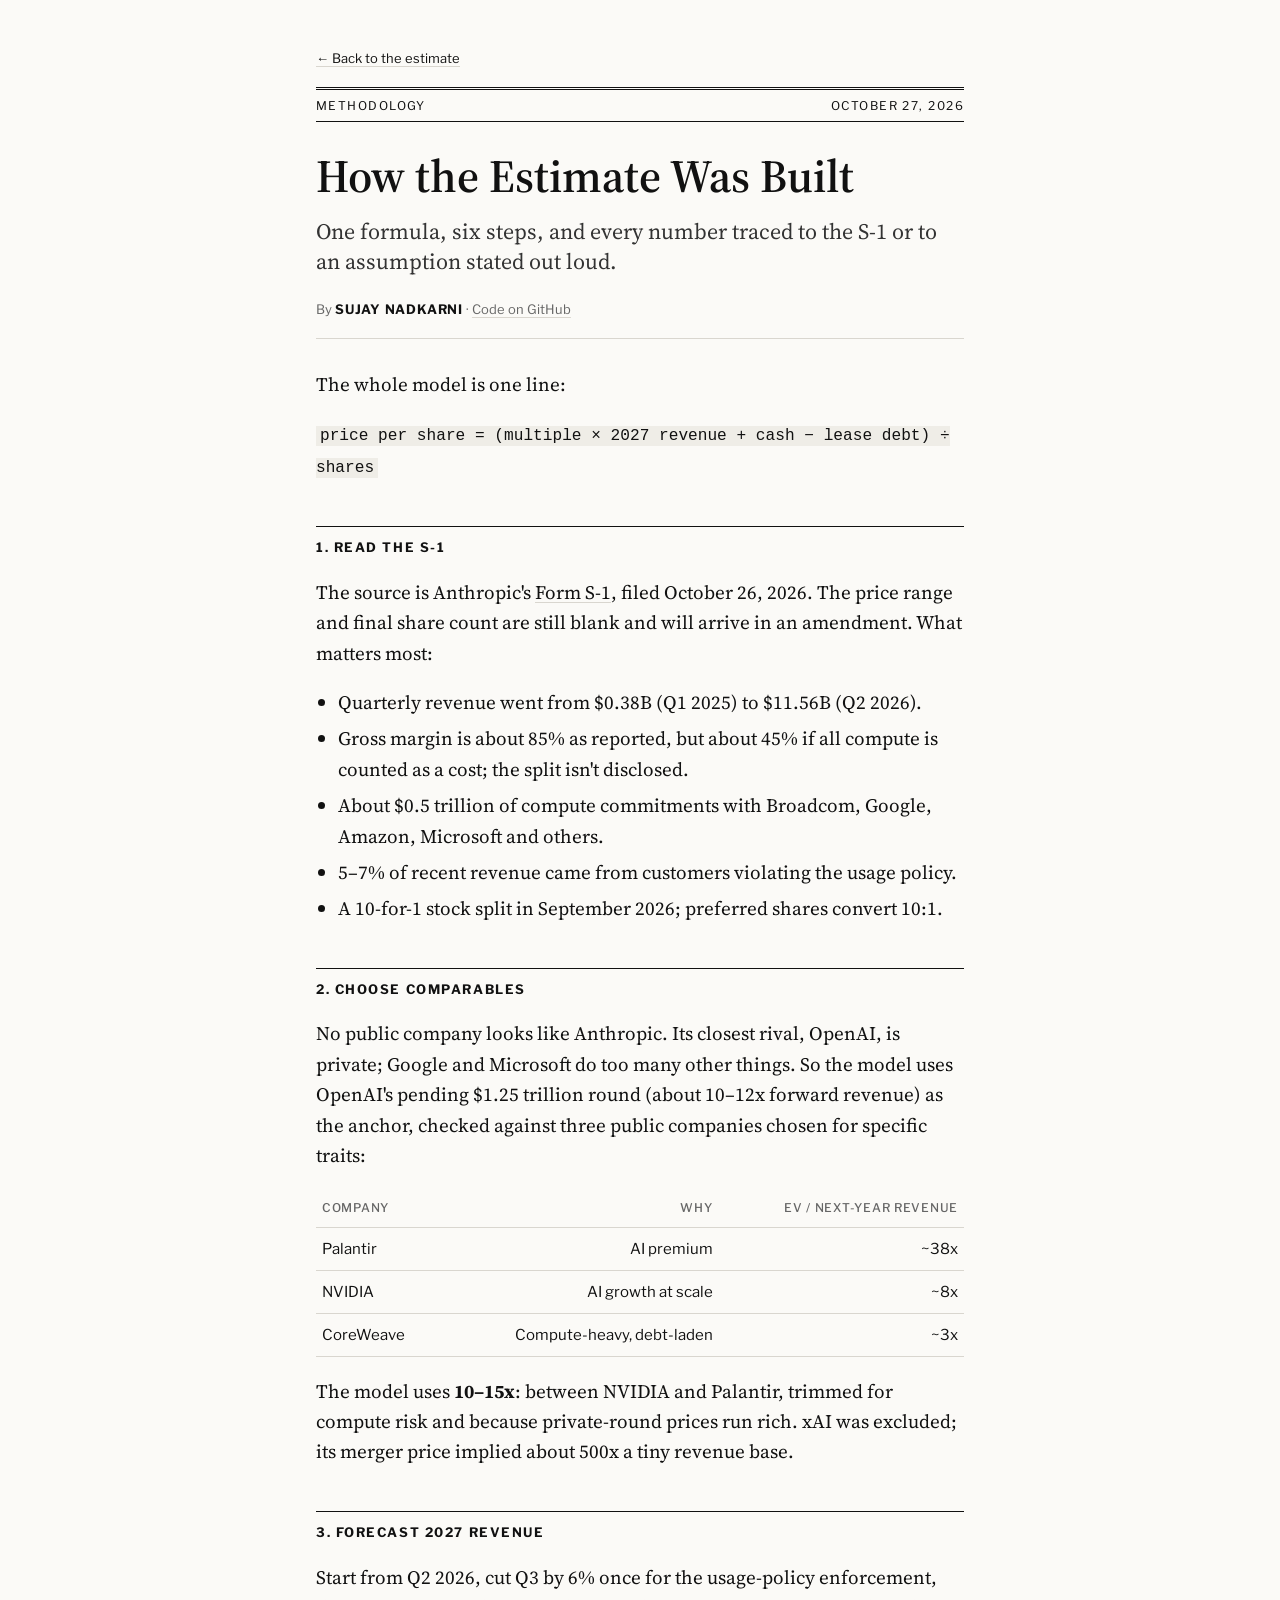
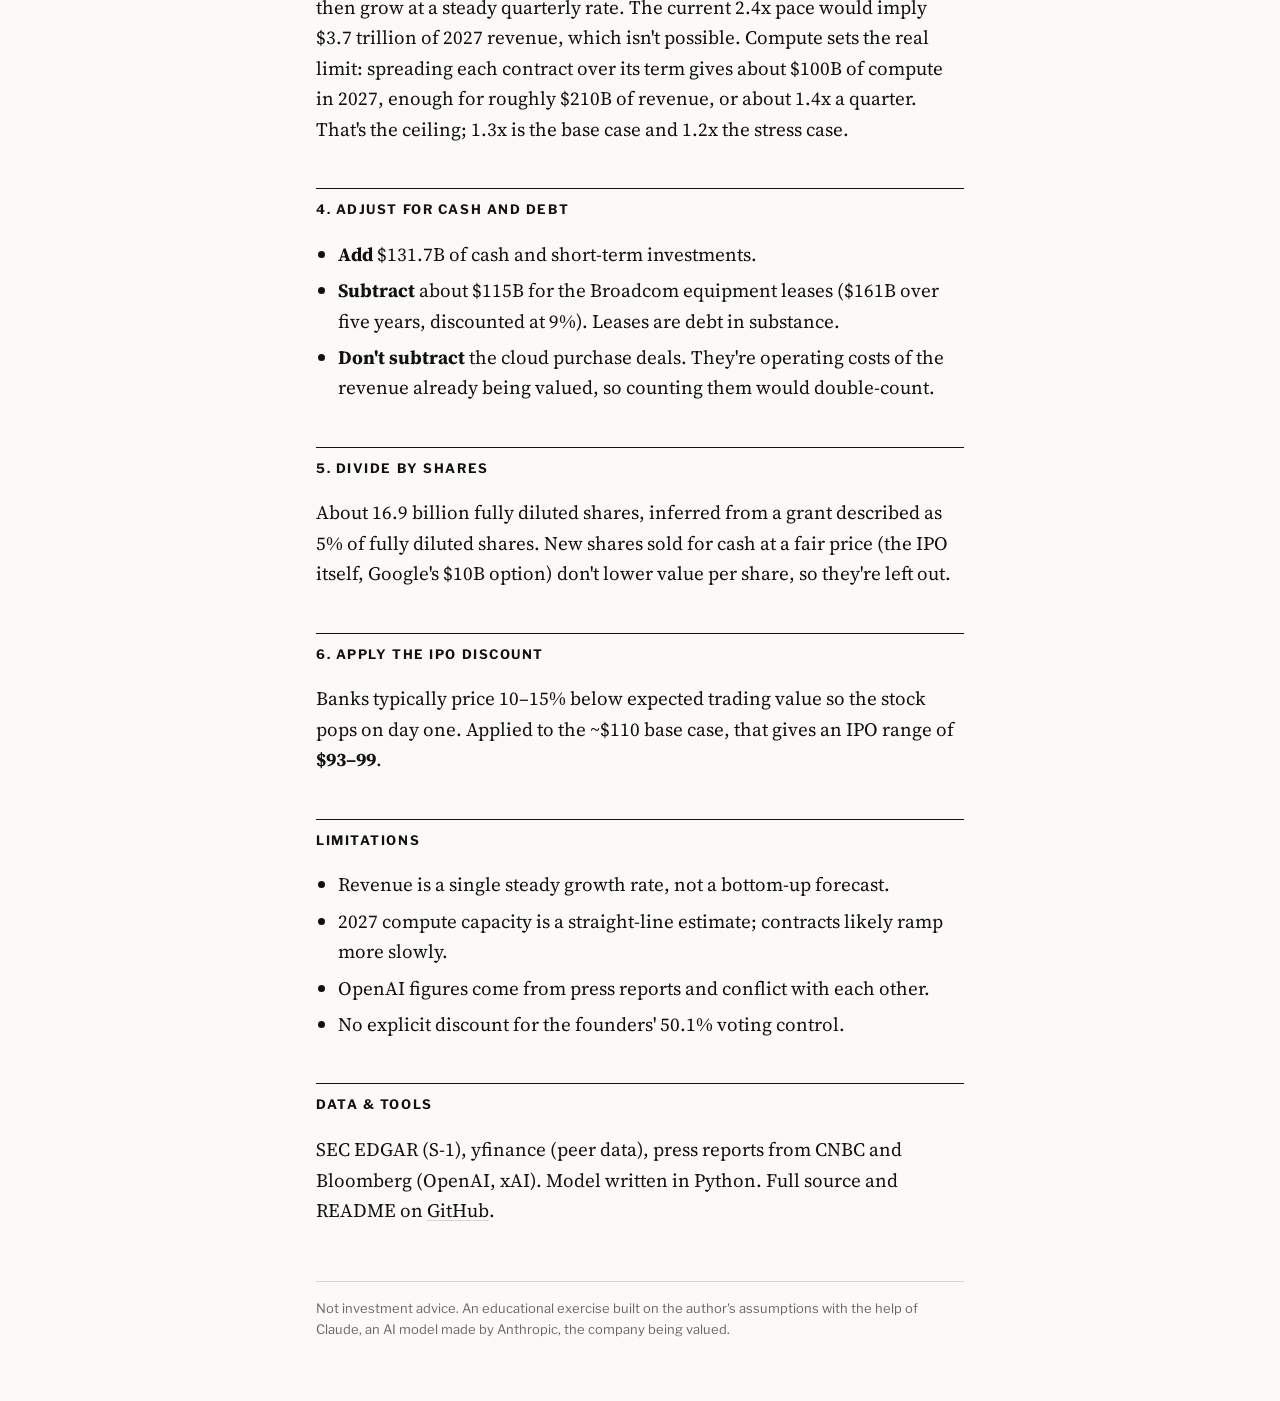
==== docs/methodology.html @ 46c84505 "Add GitHub Pages write-up and methodology page Co-Authored-By: Claude Opus 5.5 <noreply@anthropic.co" ====
<!doctype html>
<html lang="en">
<head>
  <meta charset="utf-8">
  <meta name="viewport" content="width=device-width, initial-scale=1">
  <title>Valuation Methodology</title>
  <meta name="description" content="How the Anthropic IPO estimate was built, step by step.">
  <link rel="preconnect" href="https://fonts.googleapis.com">
  <link rel="preconnect" href="https://fonts.gstatic.com" crossorigin>
  <link href="https://fonts.googleapis.com/css2?family=Libre+Franklin:wght@400;500;700&family=Source+Serif+4:opsz,wght@8..60,400;8..60,600&display=swap" rel="stylesheet">
  <link rel="stylesheet" href="style.css">
</head>
<body>
<main>
  <nav><a href="index.html">← Back to the estimate</a></nav>
  <div class="kicker"><span>Methodology</span><span>October 27, 2026</span></div>

  <h1>How the Estimate Was Built</h1>
  <p class="dek">One formula, six steps, and every number traced to the S-1 or to an assumption stated out loud.</p>

  <p class="byline">By <strong>Sujay Nadkarni</strong> · <a href="https://github.com/sujaynadkarni/anthropic-ipo-prediction">Code on GitHub</a></p>

  <p>The whole model is one line:</p>
  <p><code>price per share = (multiple × 2027 revenue + cash − lease debt) ÷ shares</code></p>

  <h2>1. Read the S-1</h2>
  <p>The source is Anthropic's <a href="https://www.sec.gov/Archives/edgar/data/2130357/000162828026067168/anthropicpbc-sx1.htm">Form S-1</a>, filed October 26, 2026. The price range and final share count are still blank and will arrive in an amendment. What matters most:</p>
  <ul>
    <li>Quarterly revenue went from $0.38B (Q1 2025) to $11.56B (Q2 2026).</li>
    <li>Gross margin is about 85% as reported, but about 45% if all compute is counted as a cost; the split isn't disclosed.</li>
    <li>About $0.5 trillion of compute commitments with Broadcom, Google, Amazon, Microsoft and others.</li>
    <li>5–7% of recent revenue came from customers violating the usage policy.</li>
    <li>A 10-for-1 stock split in September 2026; preferred shares convert 10:1.</li>
  </ul>

  <h2>2. Choose comparables</h2>
  <p>No public company looks like Anthropic. Its closest rival, OpenAI, is private; Google and Microsoft do too many other things. So the model uses OpenAI's pending $1.25 trillion round (about 10–12x forward revenue) as the anchor, checked against three public companies chosen for specific traits:</p>
  <table>
    <thead><tr><th>Company</th><th>Why</th><th>EV / next-year revenue</th></tr></thead>
    <tbody>
      <tr><td>Palantir</td><td>AI premium</td><td>~38x</td></tr>
      <tr><td>NVIDIA</td><td>AI growth at scale</td><td>~8x</td></tr>
      <tr><td>CoreWeave</td><td>Compute-heavy, debt-laden</td><td>~3x</td></tr>
    </tbody>
  </table>
  <p>The model uses <strong>10–15x</strong>: between NVIDIA and Palantir, trimmed for compute risk and because private-round prices run rich. xAI was excluded; its merger price implied about 500x a tiny revenue base.</p>

  <h2>3. Forecast 2027 revenue</h2>
  <p>Start from Q2 2026, cut Q3 by 6% once for the usage-policy enforcement, then grow at a steady quarterly rate. The current 2.4x pace would imply $3.7 trillion of 2027 revenue, which isn't possible. Compute sets the real limit: spreading each contract over its term gives about $100B of compute in 2027, enough for roughly $210B of revenue, or about 1.4x a quarter. That's the ceiling; 1.3x is the base case and 1.2x the stress case.</p>

  <h2>4. Adjust for cash and debt</h2>
  <ul>
    <li><strong>Add</strong> $131.7B of cash and short-term investments.</li>
    <li><strong>Subtract</strong> about $115B for the Broadcom equipment leases ($161B over five years, discounted at 9%). Leases are debt in substance.</li>
    <li><strong>Don't subtract</strong> the cloud purchase deals. They're operating costs of the revenue already being valued, so counting them would double-count.</li>
  </ul>

  <h2>5. Divide by shares</h2>
  <p>About 16.9 billion fully diluted shares, inferred from a grant described as 5% of fully diluted shares. New shares sold for cash at a fair price (the IPO itself, Google's $10B option) don't lower value per share, so they're left out.</p>

  <h2>6. Apply the IPO discount</h2>
  <p>Banks typically price 10–15% below expected trading value so the stock pops on day one. Applied to the ~$110 base case, that gives an IPO range of <strong>$93–99</strong>.</p>

  <h2>Limitations</h2>
  <ul>
    <li>Revenue is a single steady growth rate, not a bottom-up forecast.</li>
    <li>2027 compute capacity is a straight-line estimate; contracts likely ramp more slowly.</li>
    <li>OpenAI figures come from press reports and conflict with each other.</li>
    <li>No explicit discount for the founders' 50.1% voting control.</li>
  </ul>

  <h2>Data &amp; tools</h2>
  <p>SEC EDGAR (S-1), yfinance (peer data), press reports from CNBC and Bloomberg (OpenAI, xAI). Model written in Python. Full source and README on <a href="https://github.com/sujaynadkarni/anthropic-ipo-prediction">GitHub</a>.</p>

  <footer>
    Not investment advice. An educational exercise built on the author's assumptions with the help of Claude, an AI model made by Anthropic, the company being valued.
  </footer>
</main>
</body>
</html>
---- docs/style.css ----
:root {
  --paper: #fbfaf7;
  --ink: #111;
  --muted: #666;
  --rule: #d9d6cf;
  --accent: #111;
  --bar: #bdb8ad;
}

* { box-sizing: border-box; }

body {
  margin: 0;
  background: var(--paper);
  color: var(--ink);
  font-family: "Source Serif 4", Georgia, serif;
  font-size: 19px;
  line-height: 1.6;
}

main {
  max-width: 680px;
  margin: 0 auto;
  padding: 48px 16px 64px;
}

.kicker, .byline, .label, table, figcaption, footer, nav {
  font-family: "Libre Franklin", "Helvetica Neue", Arial, sans-serif;
}

.kicker {
  font-size: 12px;
  letter-spacing: 0.12em;
  text-transform: uppercase;
  border-top: 3px double var(--ink);
  border-bottom: 1px solid var(--ink);
  padding: 6px 0;
  margin-bottom: 28px;
  display: flex;
  justify-content: space-between;
}

h1 {
  font-size: clamp(32px, 6vw, 46px);
  line-height: 1.12;
  font-weight: 600;
  margin: 0 0 14px;
}

.dek {
  font-size: 22px;
  line-height: 1.4;
  color: #333;
  margin: 0 0 22px;
}

.byline {
  font-size: 13px;
  color: var(--muted);
  border-bottom: 1px solid var(--rule);
  padding-bottom: 18px;
  margin-bottom: 30px;
}
.byline strong { color: var(--ink); text-transform: uppercase; letter-spacing: 0.06em; }

a { color: inherit; text-decoration-color: var(--rule); text-underline-offset: 3px; }
a:hover { text-decoration-color: var(--ink); }

h2 {
  font-family: "Libre Franklin", "Helvetica Neue", Arial, sans-serif;
  font-size: 13px;
  letter-spacing: 0.12em;
  text-transform: uppercase;
  border-top: 1px solid var(--ink);
  padding-top: 10px;
  margin: 44px 0 14px;
}

.big {
  font-size: clamp(56px, 12vw, 84px);
  font-weight: 600;
  line-height: 1;
  margin: 8px 0 4px;
}
.big-note { color: var(--muted); font-size: 16px; margin: 0 0 8px; }

table {
  width: 100%;
  border-collapse: collapse;
  font-size: 15px;
  margin: 10px 0;
}
th, td { padding: 9px 6px; text-align: right; border-bottom: 1px solid var(--rule); }
th:first-child, td:first-child { text-align: left; }
th { font-size: 12px; letter-spacing: 0.06em; text-transform: uppercase; color: var(--muted); font-weight: 500; }
tr.base td { font-weight: 700; }

figure { margin: 18px 0; }
figure svg { width: 100%; height: auto; display: block; }
figcaption { font-size: 13px; color: var(--muted); margin-top: 8px; }

.label { font-size: 13px; fill: var(--ink); paint-order: stroke; stroke: var(--paper); stroke-width: 5px; stroke-linejoin: round; }
.tick { font-size: 12px; fill: var(--muted); }

footer {
  margin-top: 56px;
  border-top: 1px solid var(--rule);
  padding-top: 16px;
  font-size: 13px;
  color: var(--muted);
}

nav { font-size: 13px; margin-bottom: 18px; }

ol, ul { padding-left: 22px; }
li { margin-bottom: 6px; }
code { font-size: 0.85em; background: #efede7; padding: 1px 4px; }

figure svg text { font-family: "Libre Franklin", "Helvetica Neue", Arial, sans-serif; }
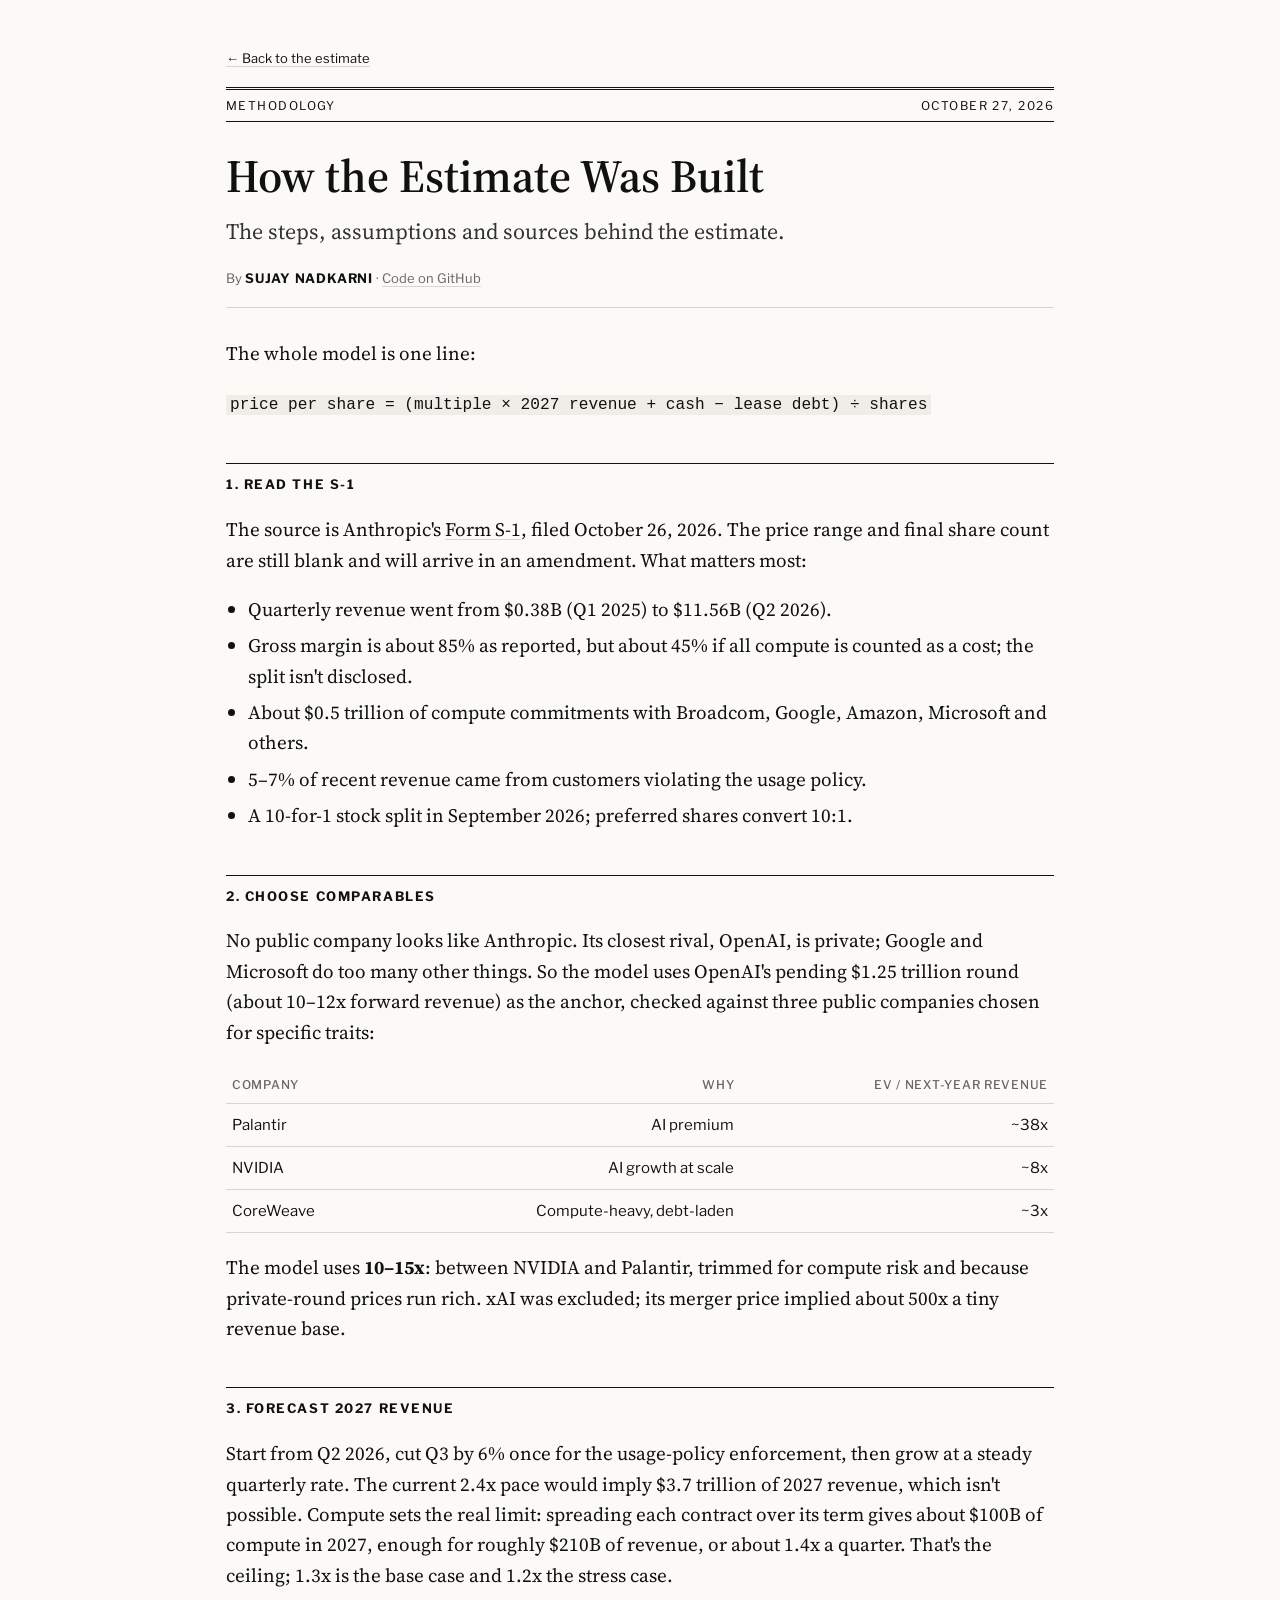
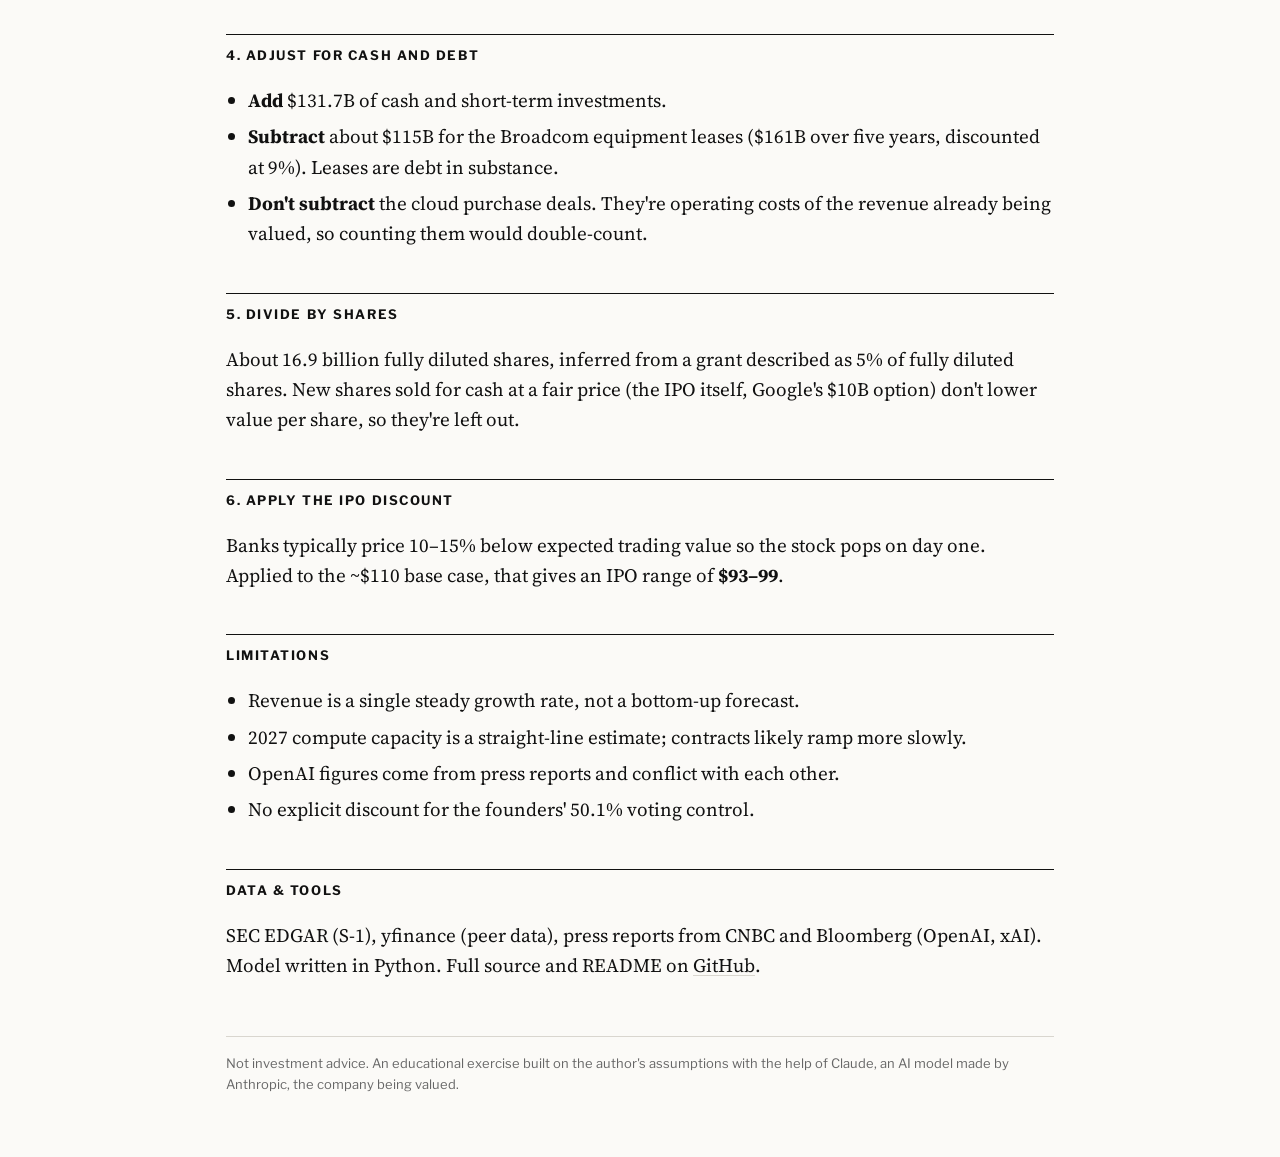
==== commit 8ea0bde0: "Plain-language summary and methodology subhead Co-Authored-By: Claude Opus 5.5 <noreply@anthropic.co" ====
--- a/docs/methodology.html
+++ b/docs/methodology.html
@@ -16,7 +16,7 @@
   <div class="kicker"><span>Methodology</span><span>October 27, 2026</span></div>
 
   <h1>How the Estimate Was Built</h1>
-  <p class="dek">One formula, six steps, and every number traced to the S-1 or to an assumption stated out loud.</p>
+  <p class="dek">The steps, assumptions and sources behind the estimate.</p>
 
   <p class="byline">By <strong>Sujay Nadkarni</strong> · <a href="https://github.com/sujaynadkarni/anthropic-ipo-prediction">Code on GitHub</a></p>
 
--- a/docs/style.css
+++ b/docs/style.css
@@ -19,7 +19,7 @@
 }
 
 main {
-  max-width: 680px;
+  max-width: 860px;
   margin: 0 auto;
   padding: 48px 16px 64px;
 }
